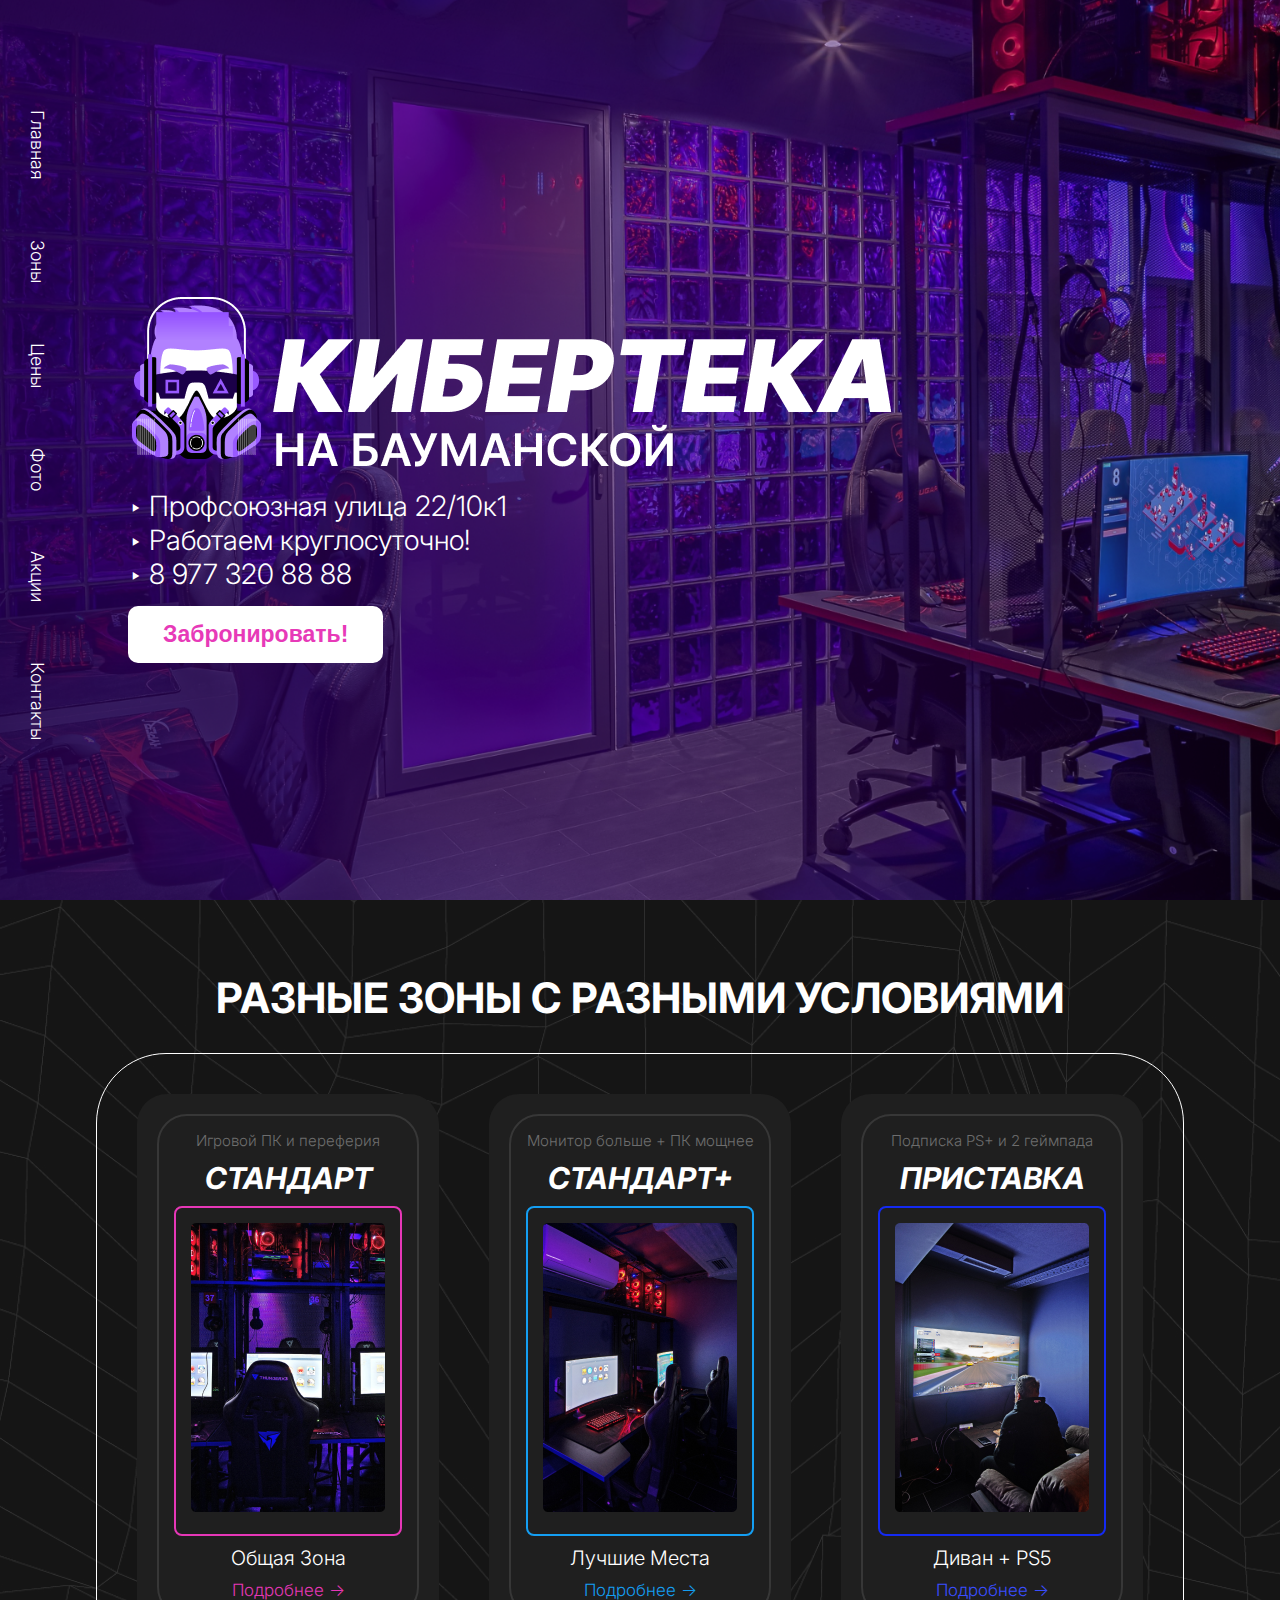
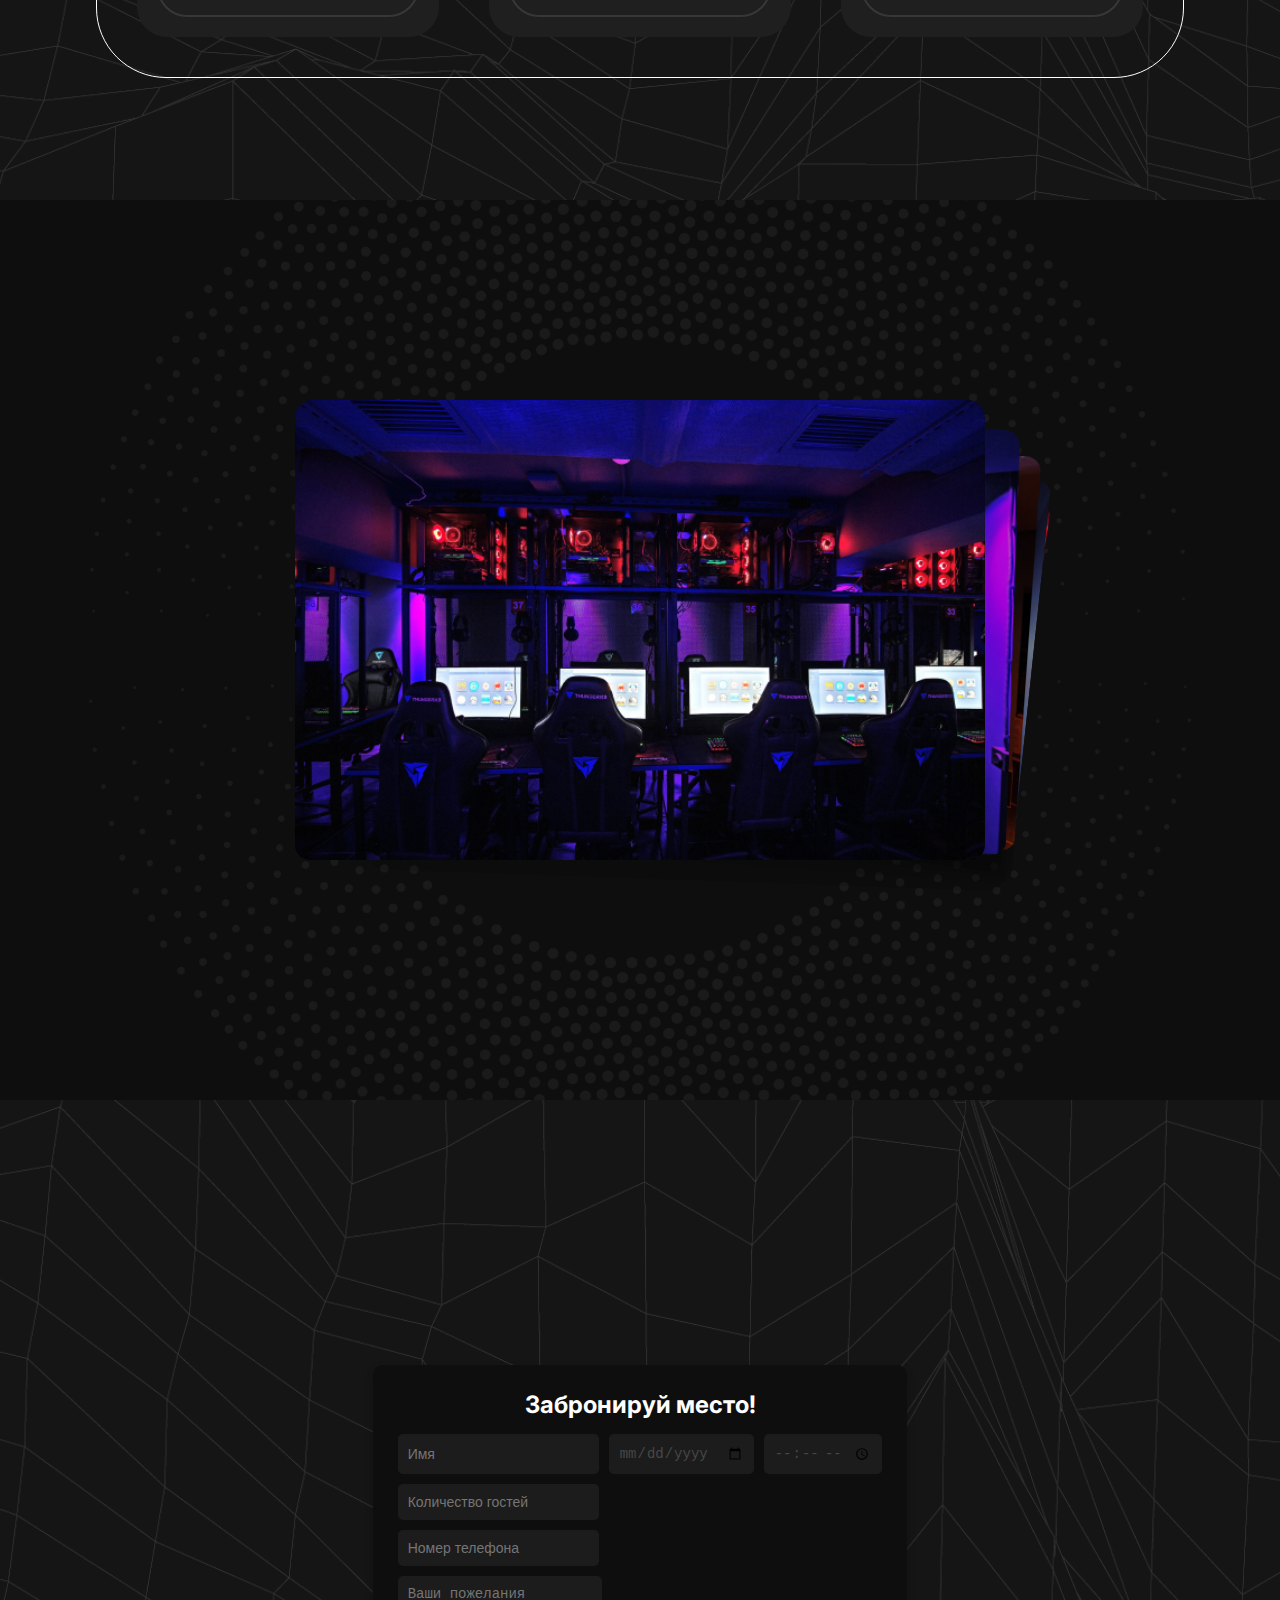
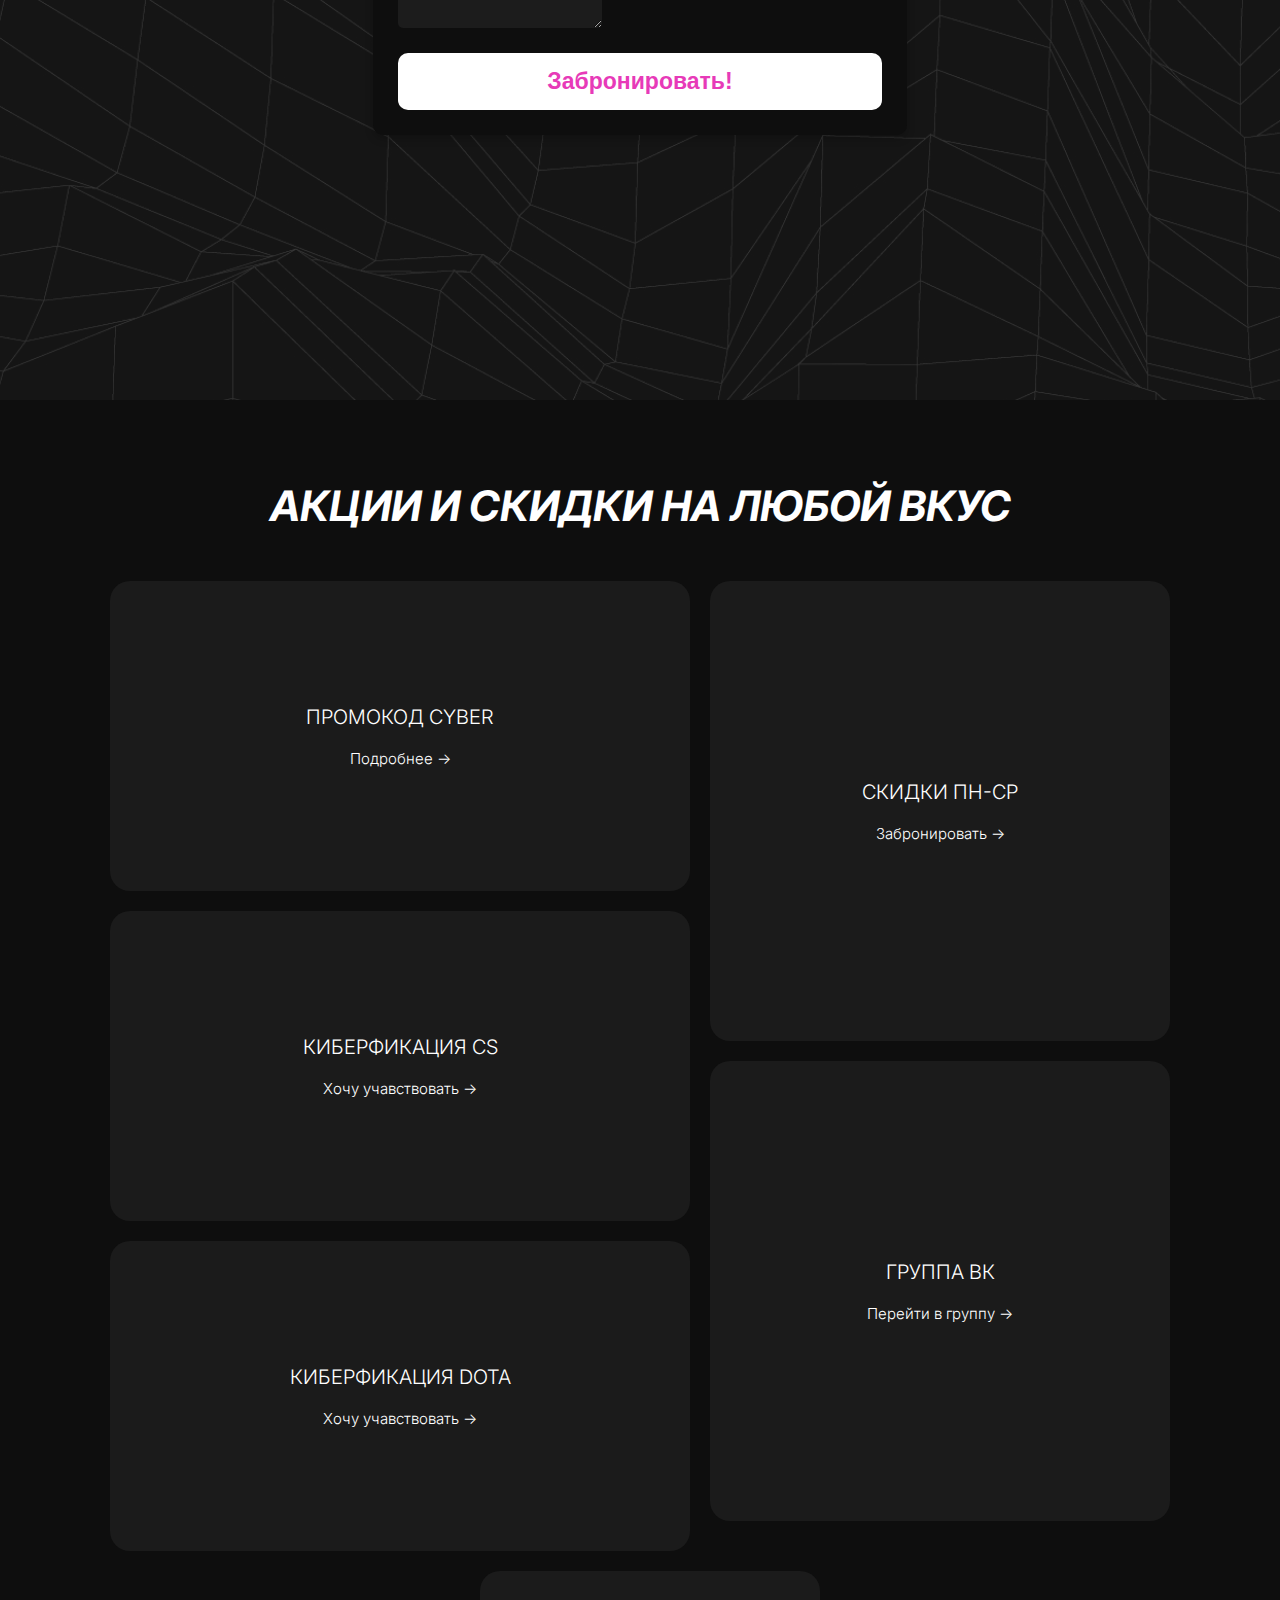
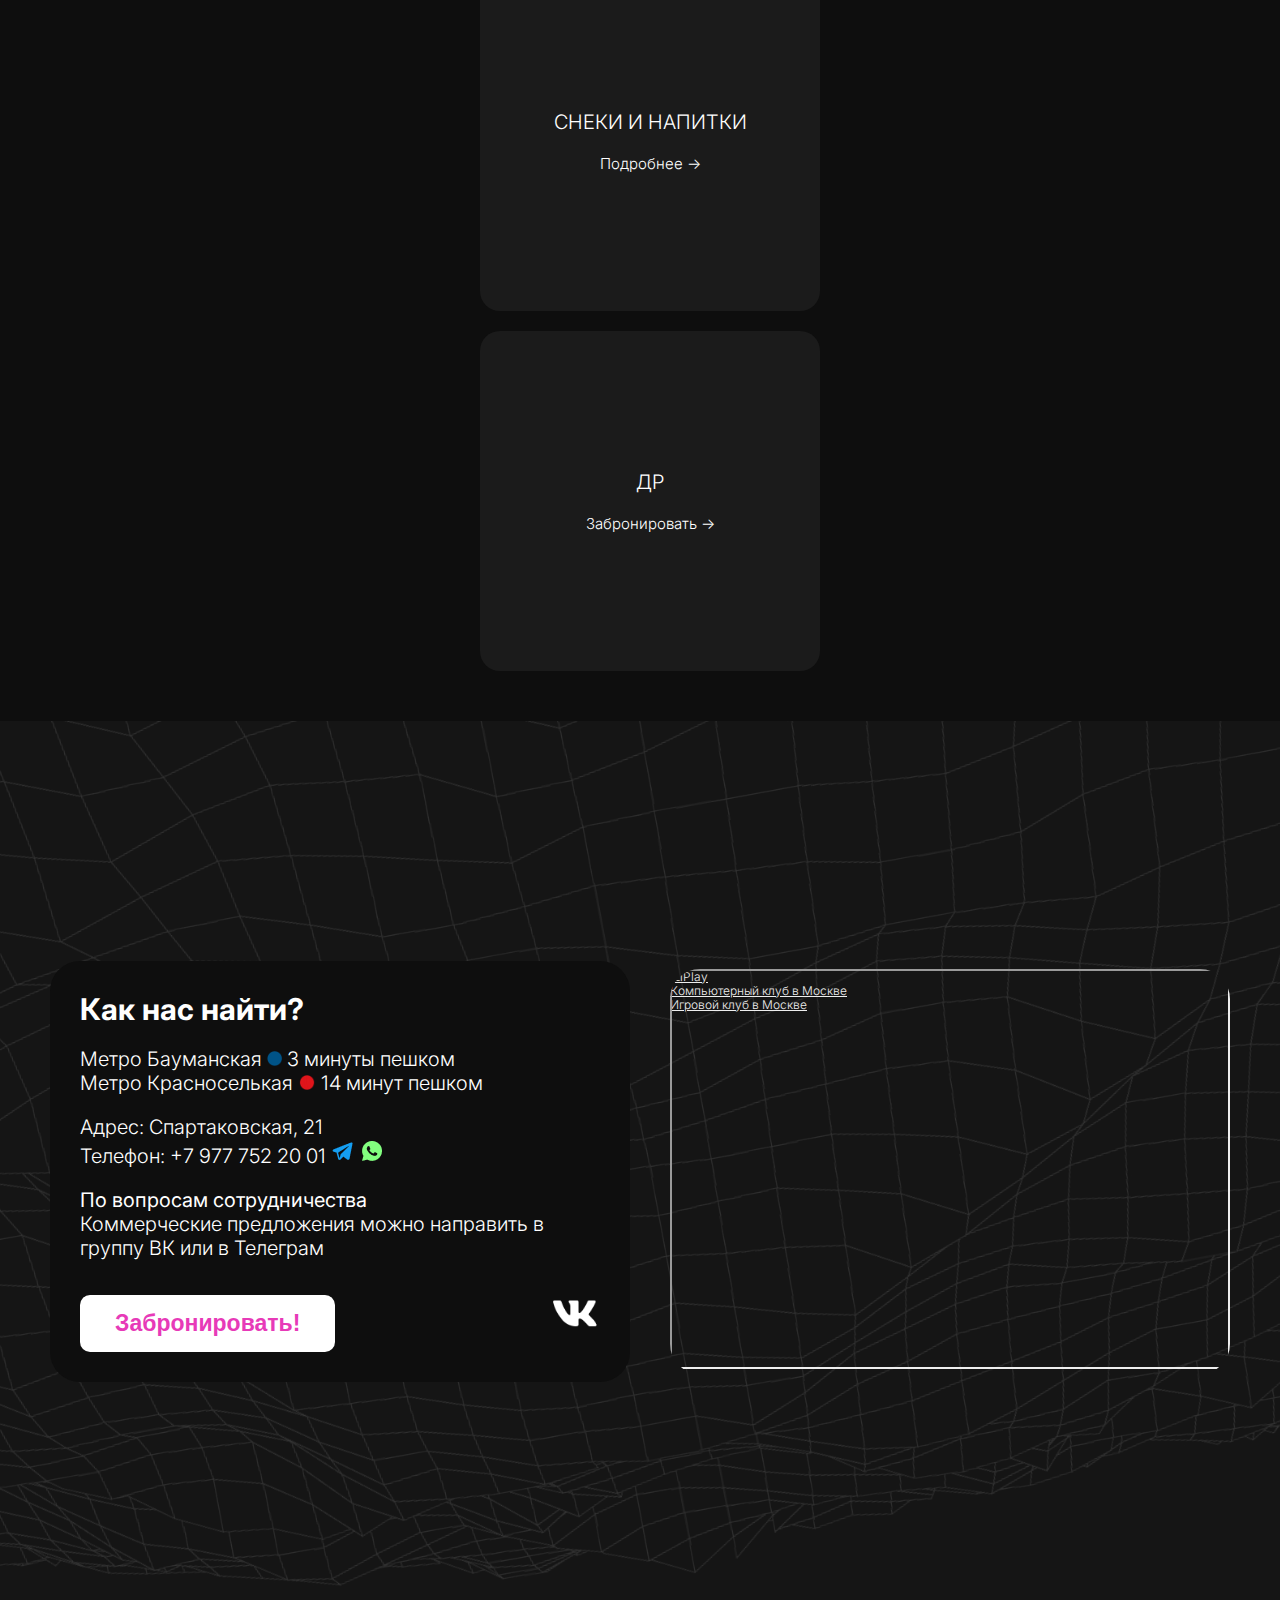
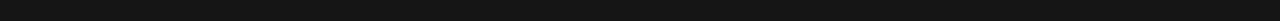
==== mainBaum.html @ 96a0eb70 "creaste baum page" ====
<!DOCTYPE html>
<html lang="en">
<head>
    <meta charset="UTF-8">
    <meta name="viewport" content="width=device-width, initial-scale=1.0">
    <link rel="stylesheet" href="css/mainStyle.css">
    <link rel="stylesheet" href="css/mainAdaptive.css">
    <!-- Link Swiper's CSS -->
    <link rel="stylesheet" href="https://cdn.jsdelivr.net/npm/swiper@11/swiper-bundle.min.css" />
    <title>КИБЕРТКА НА ПРОФСОЮЗНОЙ</title>
</head>
<body>
    <div class="container">
        <div class="headContainer">
            <img src="img/mainBaum.png" alt="" class="mainProfImg">

            <div class="nav">
                <ul class="verticalNav">
                    <li><a href="#home">Главная</a></li>
                    <li><a href="#about">Зоны</a></li>
                    <li><a href="#services">Цены</a></li>
                    <li><a href="#contact">Фото</a></li>
                    <li><a href="#contact">Акции</a></li>
                    <li><a href="#contact">Контакты</a></li>
                </ul>
            </div>

            <div class="headContent">
                <div class="logo">
                    <img src="img/logobaum.png" alt="" class="logoImg">
                    <img src="img/logonamebaum.png" alt="" class="nameImg">
                </div>
                <p>‣ Профсоюзная улица 22/10к1</p>
                <p>‣ Работаем круглосуточно!</p>
                <p>‣ 8 977 320 88 88</p>
                <button class="btn openPopUpBtn" type="button">Забронировать!</button>
            </div>
        </div>

        <div class="popUp" id="popUp">
            <div class="popUpBox">
                <h2>Забронируй место!</h2>
                <form action="">
                    <div class="form-row">
                        <input type="text" placeholder="Имя" required>
                        <input type="date" placeholder="Дата" required>
                        <input type="time" placeholder="Время" required>
                    </div>
                    <div class="form-row">
                        <input type="number" placeholder="Количество гостей" min="1" required>
                    </div>
                    <div class="form-row">
                        <input type="tel" placeholder="Номер телефона" required>
                    </div>
                    <div class="form-row">
                        <textarea name="wishes" id="wishes" placeholder="Ваши пожелания"></textarea>
                    </div>
                    <button class="btn reserve" type="button" id="reserve">Забронировать!</button>
                </form>
            </div>
        </div>

        <div class="zoneContainer">
            <h2 class="zoneContainerTitle">РАЗНЫЕ ЗОНЫ С РАЗНЫМИ УСЛОВИЯМИ</h2>
            <div class="wrapper">
                <div class="zones">
                    <div class="zone">
                        <div class="zoneCard">
                            <p class="zoneCardTitle">Игровой ПК и переферия</p>
                            <h2>СТАНДАРТ</h2>
                            <div class="standartImg">
                                <img src="img/standart.png" alt="">
                            </div>
                            <p class="zoneCardDesc">Общая Зона</p>
                            <a href="#" class="standartLink">Подробнее →</a>
                        </div>
                    </div>

                    <div class="zone">
                        <div class="zoneCard">
                            <p class="zoneCardTitle">Монитор больше + ПК мощнее</p>
                            <h2>СТАНДАРТ+</h2>
                            <div class="standartPlusImg">
                                <img src="img/standartplus.png" alt="">
                            </div>
                            <p class="zoneCardDesc">Лучшие Места</p>
                            <a href="#" class="standartPlusLink">Подробнее →</a>
                        </div>
                    </div>

                    <div class="zone">
                        <div class="zoneCard">
                            <p class="zoneCardTitle">Подписка PS+ и 2 геймпада</p>
                            <h2>ПРИСТАВКА</h2>
                            <div class="ps5Img">
                                <img src="img/ps5.png" alt="">
                            </div>
                            <p class="zoneCardDesc">Диван + PS5</p>
                            <a href="#" class="ps5Link">Подробнее →</a>
                        </div>
                    </div>
                </div>
            </div>
        </div>

        <div class="sliderContainer">
            <img src="img/el3.png" alt="" class="backgroundElementImg3">

            <div class="swiper mySwiper">
                <div class="swiper-wrapper">
                  <div class="swiper-slide"><img src="img/profSlider/profSlider1.png"></div>
                  <div class="swiper-slide"><img src="img/profSlider/profSlider2.png"></div>
                  <div class="swiper-slide"><img src="img/profSlider/profSlider3.png"></div>
                  <div class="swiper-slide"><img src="img/profSlider/profSlider4.png"></div>
                  <div class="swiper-slide"><img src="img/profSlider/profSlider5.png"></div>
                  <div class="swiper-slide"><img src="img/profSlider/profSlider6.png"></div>
                </div>
              </div>
        </div>

        <div class="reserveContainer">
            <div class="reserveForm">
                <div class="reserveFormBox">
                    <h2>Забронируй место!</h2>
                    <form action="">
                        <div class="form-row">
                            <input type="text" placeholder="Имя" required>
                            <input type="date" placeholder="Дата" required>
                            <input type="time" placeholder="Время" required>
                        </div>
                        <div class="form-row">
                            <input type="number" placeholder="Количество гостей" min="1" required>
                        </div>
                        <div class="form-row">
                            <input type="tel" placeholder="Номер телефона" required>
                        </div>
                        <div class="form-row">
                            <textarea name="wishes" id="wishes" placeholder="Ваши пожелания"></textarea>
                        </div>
                        <button class="btn reserve" type="button" id="reserve">Забронировать!</button>
                    </form>
                </div>
            </div>
        </div>

        <div class="discountContainer">
            <h2>АКЦИИ И СКИДКИ НА ЛЮБОЙ ВКУС</h2>
            
            <div class="discounts">
                <div class="discountsLeft">
                    <div class="discountLeft">
                        <p>ПРОМОКОД CYBER</p>
                        <a href="#" class="discountLink">Подробнее →</a>
                    </div>
                    <div class="discountLeft">
                        <p>КИБЕРФИКАЦИЯ CS</p>
                        <a href="#" class="discountLink">Хочу учавствовать →</a>
                    </div>
                    <div class="discountLeft">
                        <p>КИБЕРФИКАЦИЯ DOTA</p>
                        <a href="#" class="discountLink">Хочу учавствовать →</a>
                    </div>
                </div>

                <div class="discountsCenter">
                    <div class="discountCenter">
                        <p>СКИДКИ ПН-СР</p>
                        <a href="#" class="discountLink">Забронировать →</a>
                    </div>
                    <div class="discountCenter">
                        <p>ГРУППА ВК</p>
                        <a href="#" class="discountLink">Перейти в группу →</a>
                    </div>
                </div>

                <div class="discountsRight">
                    <div class="discountRight">
                        <p>СНЕКИ И НАПИТКИ</p>
                        <a href="#" class="discountLink">Подробнее →</a>
                    </div>
                    <div class="discountRight">
                        <p>ДР</p>
                        <a href="#" class="discountLink">Забронировать →</a>
                    </div>
                </div>
            </div>
        </div>

        <div class="footer">
            <div class="info">
                <div class="content">
                    <h2>Как нас найти?</h2>
                    <p>Метро Бауманская <img src="img/blue-circle-logos.png" alt="" width="15px"> 3 минуты пешком</p>
                    <p class="p_space">Метро Красноселькая <img src="img/red-circle-logos.png" alt="red" width="18px"> 14 минут пешком</p>
                    <p>Адрес: Спартаковская, 21</p>
                    <p class="p_space">Телефон: +7 977 752 20 01 <img src="img/Telegram.png" alt="Telegram"> <img src="img/Whatsapp.png" alt="whatsapp"></p>
                    <p><b>По вопросам сотрудничества</b></p>
                    <p class="p_space">Коммерческие предложения можно направить в группу ВК или в Телеграм</p>
                    <div class="bottomContent">
                        <button class="btn openPopUpBtn" type="button">Забронировать!</button>
                        <a href="#">
                            <img src="img/Vk.png" alt="VK" width="50px">
                        </a>
                        
                    </div>
                </div>
            </div>
            <div>
                <div style="position:relative;overflow:hidden;border-radius:30px;" class="map"><a href="https://yandex.ru/maps/org/iziplay/130496592208/?utm_medium=mapframe&utm_source=maps" style="color:#eee;font-size:12px;position:absolute;top:0px;">iZiPlay</a><a href="https://yandex.ru/maps/213/moscow/category/computer_club/97550856506/?utm_medium=mapframe&utm_source=maps" style="color:#eee;font-size:12px;position:absolute;top:14px;">Компьютерный клуб в Москве</a><a href="https://yandex.ru/maps/213/moscow/category/gaming_club/184106332/?utm_medium=mapframe&utm_source=maps" style="color:#eee;font-size:12px;position:absolute;top:28px;">Игровой клуб в Москве</a><iframe src="https://yandex.ru/map-widget/v1/?ll=37.678195%2C55.773121&mode=search&oid=130496592208&ol=biz&sctx=ZAAAAAgBEAAaKAoSCZuPa0PF1kJAEVG7XwX44ktAEhIJoWez6nO1VT8RXfqXpDLFPD8iBgABAgMEBSgKOABAypIHSAFqAnJ1nQHNzMw9oAEAqAEAvQG8I9EHwgEM0PLPkeYDz%2Bez89gGggIx0KHQv9Cw0YDRgtCw0LrQvtCy0YHQutCw0Y8sIDIxINC60LjQsdC10YDRgtC10LrQsIoCAJICAzIxM5oCDGRlc2t0b3AtbWFwcw%3D%3D&sll=37.677951%2C55.773121&sspn=0.001822%2C0.000604&text=%D0%A1%D0%BF%D0%B0%D1%80%D1%82%D0%B0%D0%BA%D0%BE%D0%B2%D1%81%D0%BA%D0%B0%D1%8F%2C%2021%20%D0%BA%D0%B8%D0%B1%D0%B5%D1%80%D1%82%D0%B5%D0%BA%D0%B0&z=20.08" width="560" height="400" frameborder="1" allowfullscreen="true" style="position:relative;"></iframe></div>
            </div>
        </div>
    </div>

    
    <script src="js/app.js"></script>
     <!-- Swiper JS -->
    <script src="https://cdn.jsdelivr.net/npm/swiper@11/swiper-bundle.min.js"></script>
</body>
</html>
---- css/mainStyle.css ----
@import url('https://fonts.googleapis.com/css2?family=Inter:ital,opsz,wght@0,14..32,100..900;1,14..32,100..900&display=swap');

*{
    margin: 0;
    padding: 0;
    box-sizing: border-box;
}

body{
    color: white;
    font-family: "Inter", sans-serif;
    font-style: normal;
    font-weight: 300;
    font-size: 34px;
}

.headContainer {
    position: relative;
    width: 100%;
    height: 100vh;
}

.mainProfImg{
    width: 100%;
    height: 100vh;
    object-fit: cover;
}


.nav {
    position: absolute;
    top: 10%;
    left: 20px;
    z-index: 2;
}


.verticalNav {
    display: flex;
    flex-direction: column;
    gap: 20px;
    list-style: none;
}

.verticalNav li {
    writing-mode: vertical-rl; /* Делает текст вертикальным */
    padding: 20px 0px;
}

.verticalNav li a {
    text-decoration: none;
    color: white;
    font-size: 18px;
}


.headContent{
    position: absolute;
    top: 33%;
    left: 10%;
    z-index: 2;
}


.btn {
    transition: all 0.3s ease;
    cursor: pointer;
    padding: 15px 35px;
    border: none;
    background-color: #FFFFFF;
    color: #E73AB8;
    font-size: 23px;
    font-weight: 600;
    margin-top: 15px;
    border-radius: 10px;
}

.btn:hover {
    background-color: #E73AB8;
    color: #FFFFFF;
}

.logo{
    margin-bottom: 15px;
}

.popUp {
    position: fixed;
    top: 0;
    left: 0;
    width: 100%;
    height: 100%;
    display: flex;
    justify-content: center;
    align-items: center;
    background: rgba(0, 0, 0, 0.5);
    z-index: 1000;
    visibility: hidden;
    opacity: 0;
    transition: opacity .3s, visibility .3s;
}

.popUp.open{
    visibility: visible;
    opacity: 1;
}

.popUpBox {
    background: #0E0E0E; 
    padding: 25px;
    border-radius: 10px;
    text-align: center;
    box-shadow: 0 4px 8px rgba(0, 0, 0, 0.2);
}

.popUpBox h2 {
    font-size: 24px;
    margin-bottom: 15px;
}

.popUpBox form {
    display: flex;
    flex-direction: column;
    gap: 10px;
}

.form-row {
    display: flex;
    gap: 10px;
}

.form-row:first-child input {
    flex: 1;
}

.popUpBox input,
.popUpBox textarea {
    padding: 10px;    
    font-size: 14px;
    border: none;
    border-radius: 5px;
    outline: none;
    background: #1c1c1c;
    color: #FFFFFF33; 
}

.popUpBox input:focus,
.popUpBox textarea:focus {
    border-color: #333;
}


.zoneContainer{
    /* background-color: #1A1A1A; */
    background-image: url("../img/GEO-TERRAIN4.png");
    height: 100vh;
    display: flex;
    flex-direction: column;
    align-items: center;
    justify-content: center;
}

.wrapper{
    border: solid 1px white;
    border-radius: 70px;
    margin: 50px;
}

.zones{
    display: flex;
    /* align-items: center; */
    flex-direction: row;
    justify-content: space-between;
    padding: 15px;
}

.zone{
    background-color: #1F1F1F;
    border-radius: 30px;
    padding: 20px;
    margin: 25px;
    max-width: 425px;
}

.zoneCard{
    border: solid 2px #373737;
    border-radius: 30px;
    display: flex;
    flex-direction: column;
    align-items: center;
    padding: 15px;
}

.zoneCardTitle{
    font-size: 20px;
    color: #6d6d6d;
    text-align: center;
    margin-bottom: 10px;
}


.zoneCard h2{
    font-size: 40px;
    font-style: italic;
    margin-bottom: 10px;
}

.zoneCardDesc{
    font-size: 25px;
    margin-bottom: 10px;
}

.standartLink{
    font-size: 20px;
    color: #E637B7;
    text-decoration: none;
}

.standartPlusLink{
    font-size: 20px;
    color: #149EF2;
    text-decoration: none;
}

.ps5Link{
    font-size: 20px;
    color: #3A4EFF;
    text-decoration: none;
}

.standartImg{
    border: solid 2px #E637B7;
    border-radius: 8px;
    padding: 15px;
    margin-bottom: 10px;
}

.standartPlusImg{
    border: solid 2px #149EF2;
    border-radius: 8px;
    padding: 15px;
    margin-bottom: 10px;
}

.ps5Img{
    border: solid 2px #142AF2;
    border-radius: 8px;
    padding: 15px;
    margin-bottom: 10px;
}

.sliderContainer{
    background-color: #0E0E0E;
    height: 100vh;
    position: relative;
}

.backgroundElementImg3 {
    width: 100%;
    height: 100vh;
    object-fit: cover;
}

.swiper {
    width: 100%; /* Растягиваем на ширину контейнера */
    max-width: 690px;
    height: 500px;
    position: relative;
}

.swiper.mySwiper{
  position: absolute;
  z-index: 1;
  top: 0;
  left: 0;
  right: 0;
  bottom: 0;
  margin: auto;
}

.swiper-slide img {
    width: 100%;
    height: auto;
    border-radius: 15px;
    object-fit: cover;
}

.swiper-slide {
  display: flex;
  align-items: center;
  justify-content: center;
  border-radius: 18px;
  font-size: 22px;
  font-weight: bold;
  color: #fff;
}


.reserveContainer{
    background-image: url("../img/GEO-TERRAIN4.png");
    height: 100vh;
    
}

.reserveForm{
    top: 0;
    left: 0;
    width: 100%;
    height: 100%;
    display: flex;
    justify-content: center;
    align-items: center;
    /* background: rgba(0, 0, 0, 0.5); */
    z-index: 1000;
}

.reserveFormBox {
    background: #0E0E0E; 
    padding: 25px;
    border-radius: 10px;
    text-align: center;
    box-shadow: 0 4px 8px rgba(0, 0, 0, 0.2);
}

.reserveFormBox h2 {
    font-size: 24px;
    margin-bottom: 15px;
}

.reserveFormBox form {
    display: flex;
    flex-direction: column;
    gap: 10px;
}

.form-row:first-child input {
    flex: 1;
}

.reserveFormBox input,
.reserveFormBox textarea {
    padding: 10px;    
    font-size: 14px;
    border: none;
    border-radius: 5px;
    outline: none;
    background: #1c1c1c; /* темный фон для полей */
    color: #FFFFFF33; 
}

.reserveFormBox input:focus,
.reserveFormBox textarea:focus {
    border-color: #333;
}

.discountContainer{
    background-color: #0E0E0E;
    padding: 30px;
}

.discounts{
    display: flex;
    flex-direction: row;
    flex-wrap: wrap;
    justify-content: center;
}

.discountLink {
    position: relative;
    text-decoration: none;
    color: white;
    font-size: 15px;
    margin-top: 20px;
  }
  
  .discountLink::after {
    content: "";
    position: absolute;
    left: 0;
    bottom: 0;
    width: 0;
    height: 1px; /* толщина полосы */
    background-color: white; /* цвет полосы */
    transition: width 0.5s ease; 
  }
  
  .discountLink:hover::after {
    width: 100%; /* растягиваем полосу на всю ширину при наведении */
  }

.discountContainer h2{
    font-style: italic;
    padding: 50px 0px;
    text-align: center;
}

.discountLeft{
    width: 580px;
    height: 310px;
    background-color: #1B1B1B;
    border-radius: 20px;
    margin-bottom: 20px;
    display: flex;
    align-items: center;
    justify-content: center;
    flex-direction: column;
    font-size: 20px;
    margin-right: 20px;
}

.discountCenter{
    width: 460px;
    height: 460px;
    border-radius: 20px;
    background-color: #1B1B1B;
    margin-bottom: 20px;
    display: flex;
    align-items: center;
    justify-content: center;
    flex-direction: column;
    font-size: 20px;
    
}

.discountRight{
    width: 340px;
    height: 340px;
    border-radius: 20px;
    background-color: #1B1B1B;
    margin-bottom: 20px;
    display: flex;
    align-items: center;
    justify-content: center;
    flex-direction: column;
    font-size: 20px;
    margin-left: 20px;
}

.footer{
    background-image: url(../img/footer-back.png);
    height: 100vh;
    background-size: cover;
    display: flex;
    align-items: center;
    justify-content: space-around;
    flex-wrap: wrap;
    padding: 30px;
    font-size: 20px;
    
}

.footer h2{
    margin-bottom: 20px;
}

.p_space{
    margin-bottom: 20px;
}

.info{
    background-color: #0E0E0E;
    width: 580px;
    border-radius: 30px;
}

.content{
    padding: 30px;
}

.bottomContent{
    display: flex;
    align-items: center;
    justify-content: space-between;
    flex-wrap: wrap;
}
---- css/mainAdaptive.css ----
@media only screen and (max-width: 1280px){

    body{
        font-size: 28px;
    }

    .wrapper{
        margin-top: 30px;
    }

    .zoneCard h2 {
        font-size: 30px;
    }

    .zoneCardTitle {
        font-size: 15px;
    }

    .zoneCardDesc {
        font-size: 20px;
    }

    .standartLink {
        font-size: 17px;
    }

    .standartPlusLink {
        font-size: 17px;
    }

    .ps5Link {
        font-size: 17px;
    }

}

@media only screen and (max-width: 1024px){

    body{
        font-size: 23px;
    }

    .logoImg{
        width: 80px;
    }

    .nameImg{
        width: 400px;
    }

    .btn{
        padding: 10px 20px;
        font-size: 19px;
    }

    .verticalNav li {
        padding: 10px 0px;
    }

    .verticalNav li a {
        font-size: 15px;
    }

    .zone{
        margin: 10px;
    }

    .wrapper {
        margin: 20px;
    }

    .standartImg img{
        width: 130px;
    }

    .standartPlusImg img{
        width: 130px;
    }

    .ps5Img img{
        width: 130px;
    }

    .zoneCard h2 {
        font-size: 25px;
    }

    .zoneCardDesc {
        font-size: 17px;
    }

    .zoneCardTitle {
        font-size: 13px;
    }

    .swiper {
        width: 540px;
        height: 400px;
    }

    .discounts{
        display: flex;
        flex-direction: column;
        flex-wrap: wrap;
        justify-content: center;
        align-items: center;
    }

    .discountCenter, .discountRight{
        width: 580px;
        height: 310px;
        margin-right: 0;
        margin-left: 0;
    }

    .discountLeft{
        margin-right: 0;
        margin-left: 0;
    }

    



}

@media only screen and (max-width: 860px){

    .zoneContainer{
        height: 100%;
    }

    .zoneContainerTitle{
        margin-top: 50px;
    }

    .zones{
        display: flex;
        flex-direction: column;
    }

    .wrapper{
        border: none;
    }

    .swiper {
        width: 460px;
        height: 350px;
    }
}

@media only screen and (max-width: 675px){
    body {
        font-size: 20px;
    }

    .logoImg {
        width: 60px;
    }

    .nameImg {
        width: 350px;
    }

    .swiper {
        width: 370px;
        height: 280px;
    }

    .reserveFormBox h2 {
        font-size: 20px;
    }

    .reserveFormBox input, .reserveFormBox textarea {
        padding: 7px;
    }

    .btn{
        font-size: 17px;
    }

    .discountLeft, .discountCenter, .discountRight{
        width: 380px;
        height: 250px;
    }

    .info, .map{
        width: 430px;
    }
}

@media only screen and (max-width: 500px){
    .info{
        width: 330px;
        font-size: 16px;
    }

    .map{
        width: 330px;
        height: 230px
    }

    .form-row {
        display: flex;
        flex-direction: column;
    }

    .swiper {
        width: 250px;
        height: 200px;
    }
    
}

@media only screen and (max-width: 445px){
    .discountLeft, .discountCenter, .discountRight{
        width: 250px;
        height: 250px;
        font-size: 15px;
    }

    .zoneContainerTitle{
        margin: 50px;
        text-align: center;
        font-size: 20px;
    }
    .discountContainer h2 {
        font-size: 20px;
    }

    .headContent{
        padding-left: 30px;
    }

    .headContent p{
        font-size: 17px;
    }

    .nameImg{
        width: 250px;
    }
}

@media only screen and (max-width: 395px){
    .swiper {
        width: 230px;
        height: 200px;
    }

    .info{
        font-size: 14px;
    }

    .nameImg{
        width: 220px;
    }

    .logoImg {
        width: 40px;
    }   
    .map {
        width: 300px;
    }
}
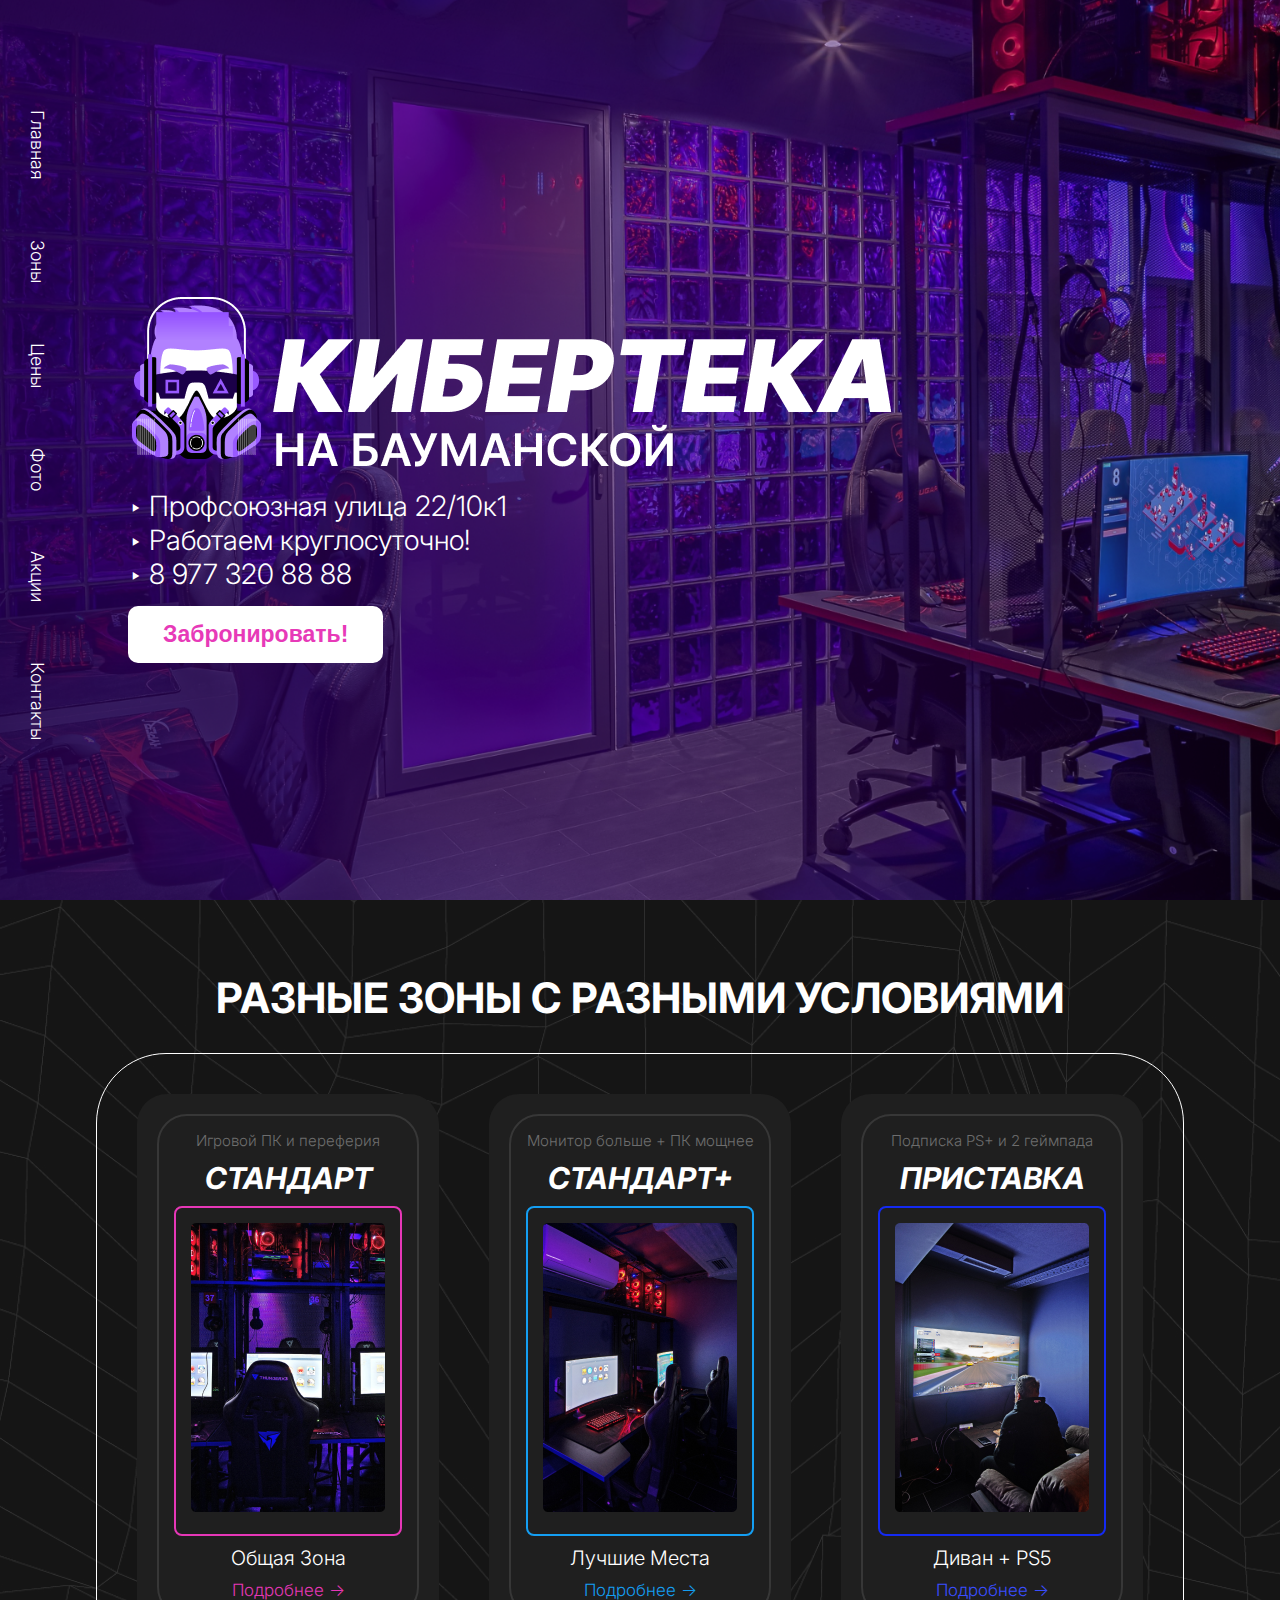
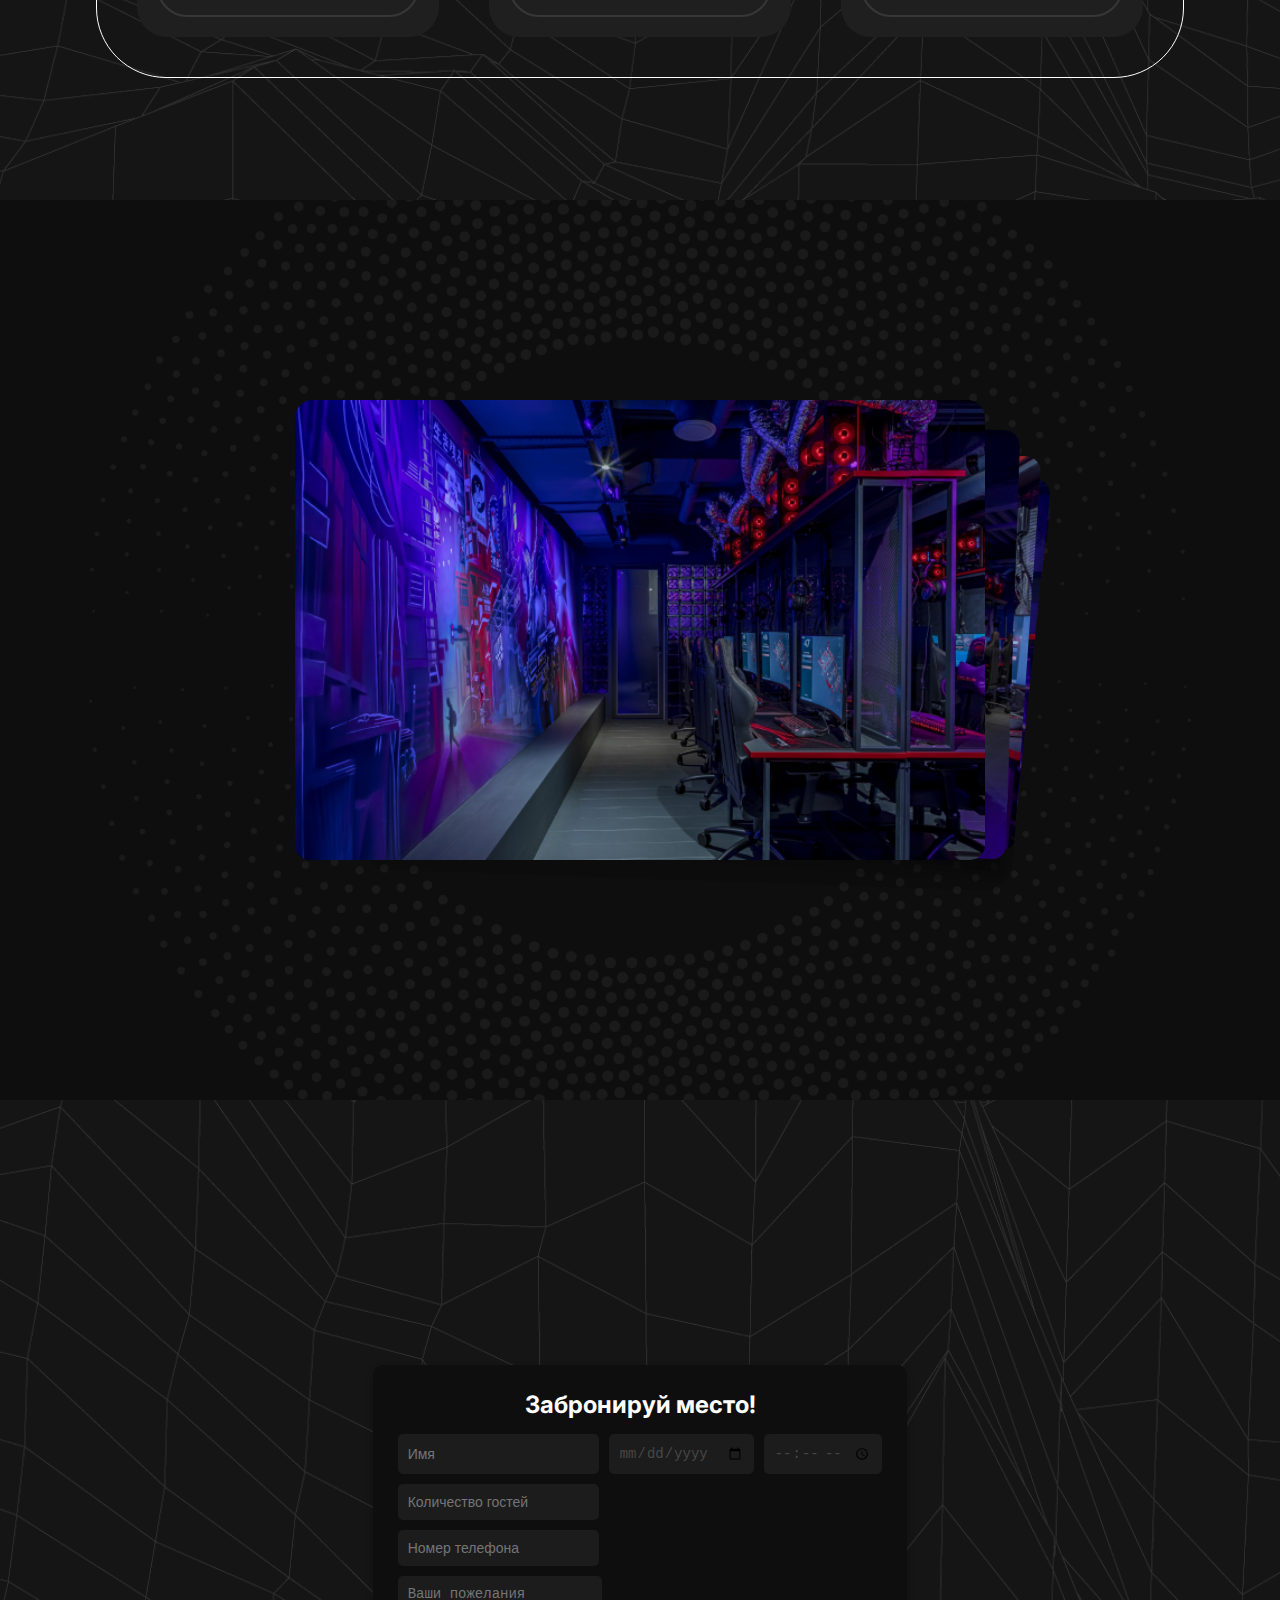
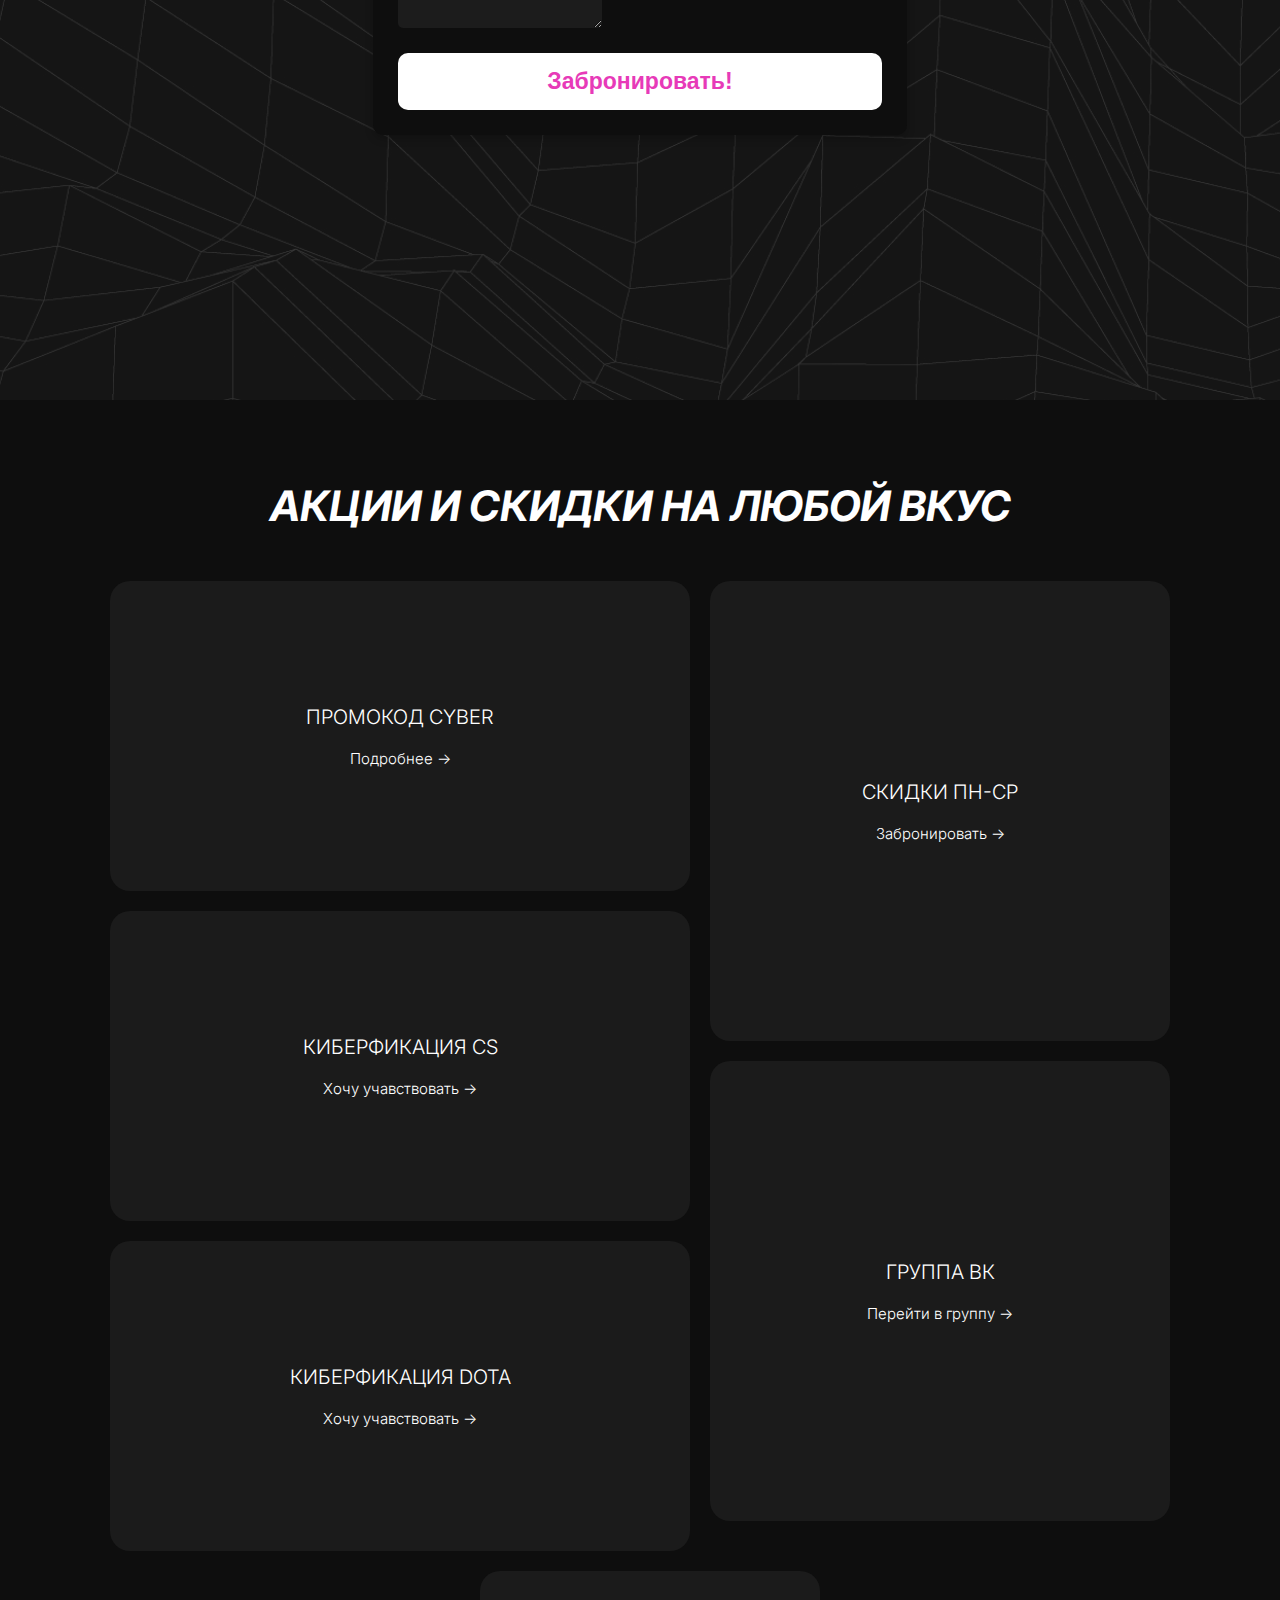
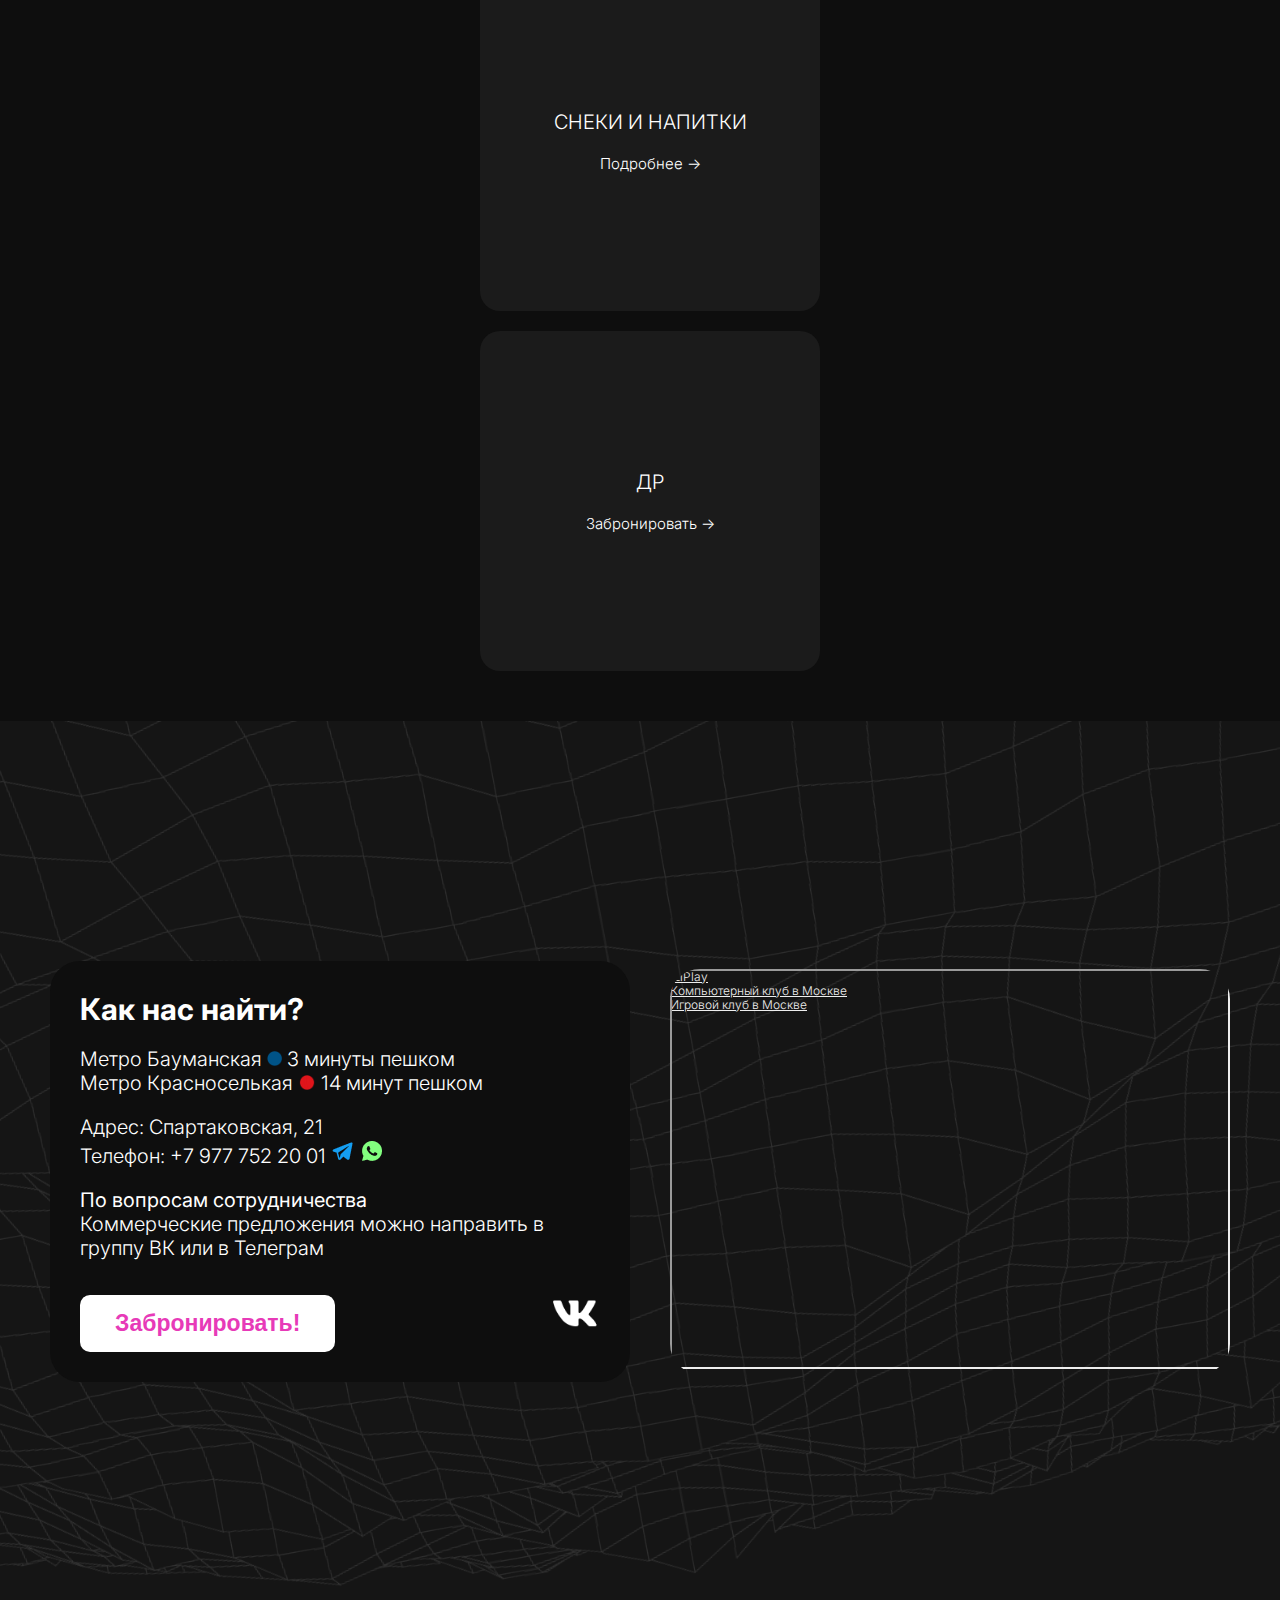
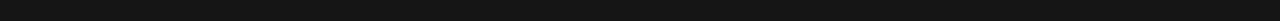
==== commit bccaa08a: "add baum slider img" ====
--- a/mainBaum.html
+++ b/mainBaum.html
@@ -108,12 +108,12 @@
 
             <div class="swiper mySwiper">
                 <div class="swiper-wrapper">
-                  <div class="swiper-slide"><img src="img/profSlider/profSlider1.png"></div>
-                  <div class="swiper-slide"><img src="img/profSlider/profSlider2.png"></div>
-                  <div class="swiper-slide"><img src="img/profSlider/profSlider3.png"></div>
-                  <div class="swiper-slide"><img src="img/profSlider/profSlider4.png"></div>
-                  <div class="swiper-slide"><img src="img/profSlider/profSlider5.png"></div>
-                  <div class="swiper-slide"><img src="img/profSlider/profSlider6.png"></div>
+                  <div class="swiper-slide"><img src="img/baumSlider/baumSlider1.png"></div>
+                  <div class="swiper-slide"><img src="img/baumSlider/baumSlider2.png"></div>
+                  <div class="swiper-slide"><img src="img/baumSlider/baumSlider4.png"></div>
+                  <div class="swiper-slide"><img src="img/baumSlider/baumSlider5.png"></div>
+                  <div class="swiper-slide"><img src="img/baumSlider/baumSlider6.png"></div>
+                  <div class="swiper-slide"><img src="img/baumSlider/baumSlider7.png"></div>
                 </div>
               </div>
         </div>
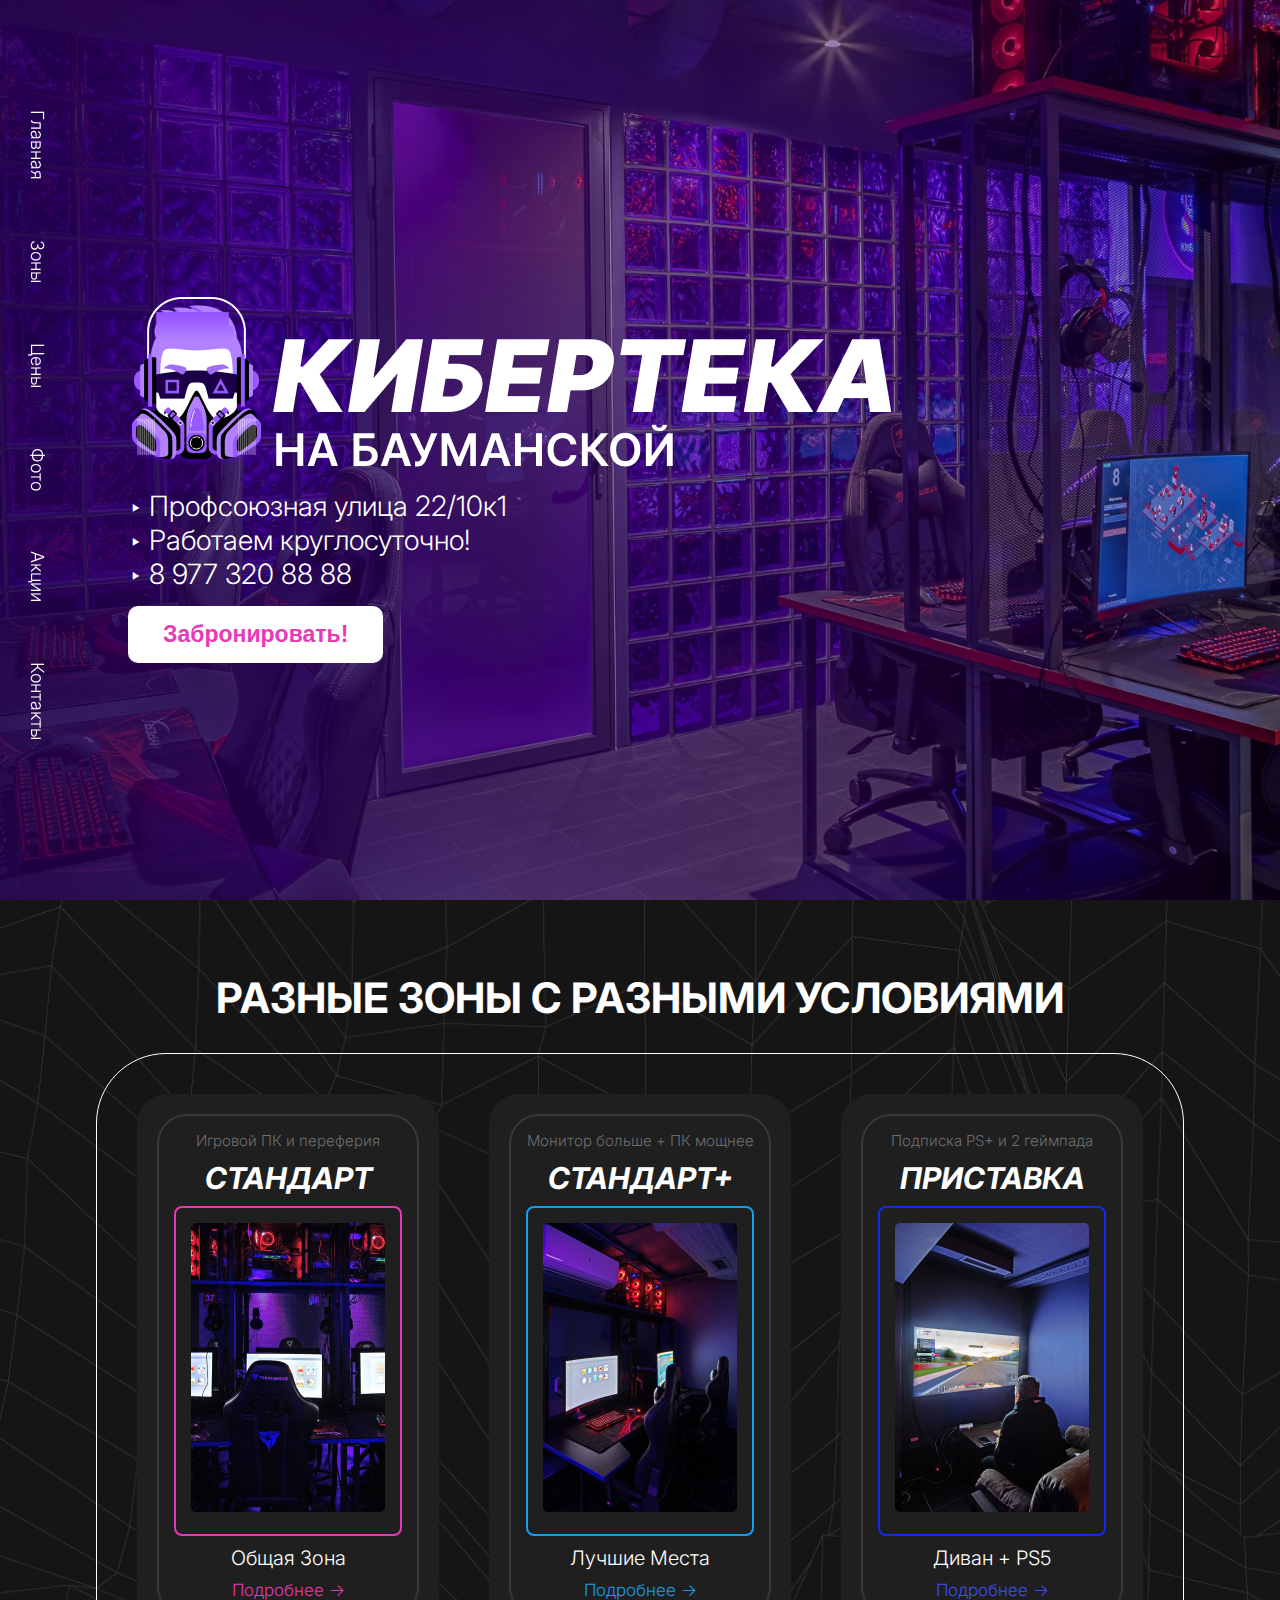
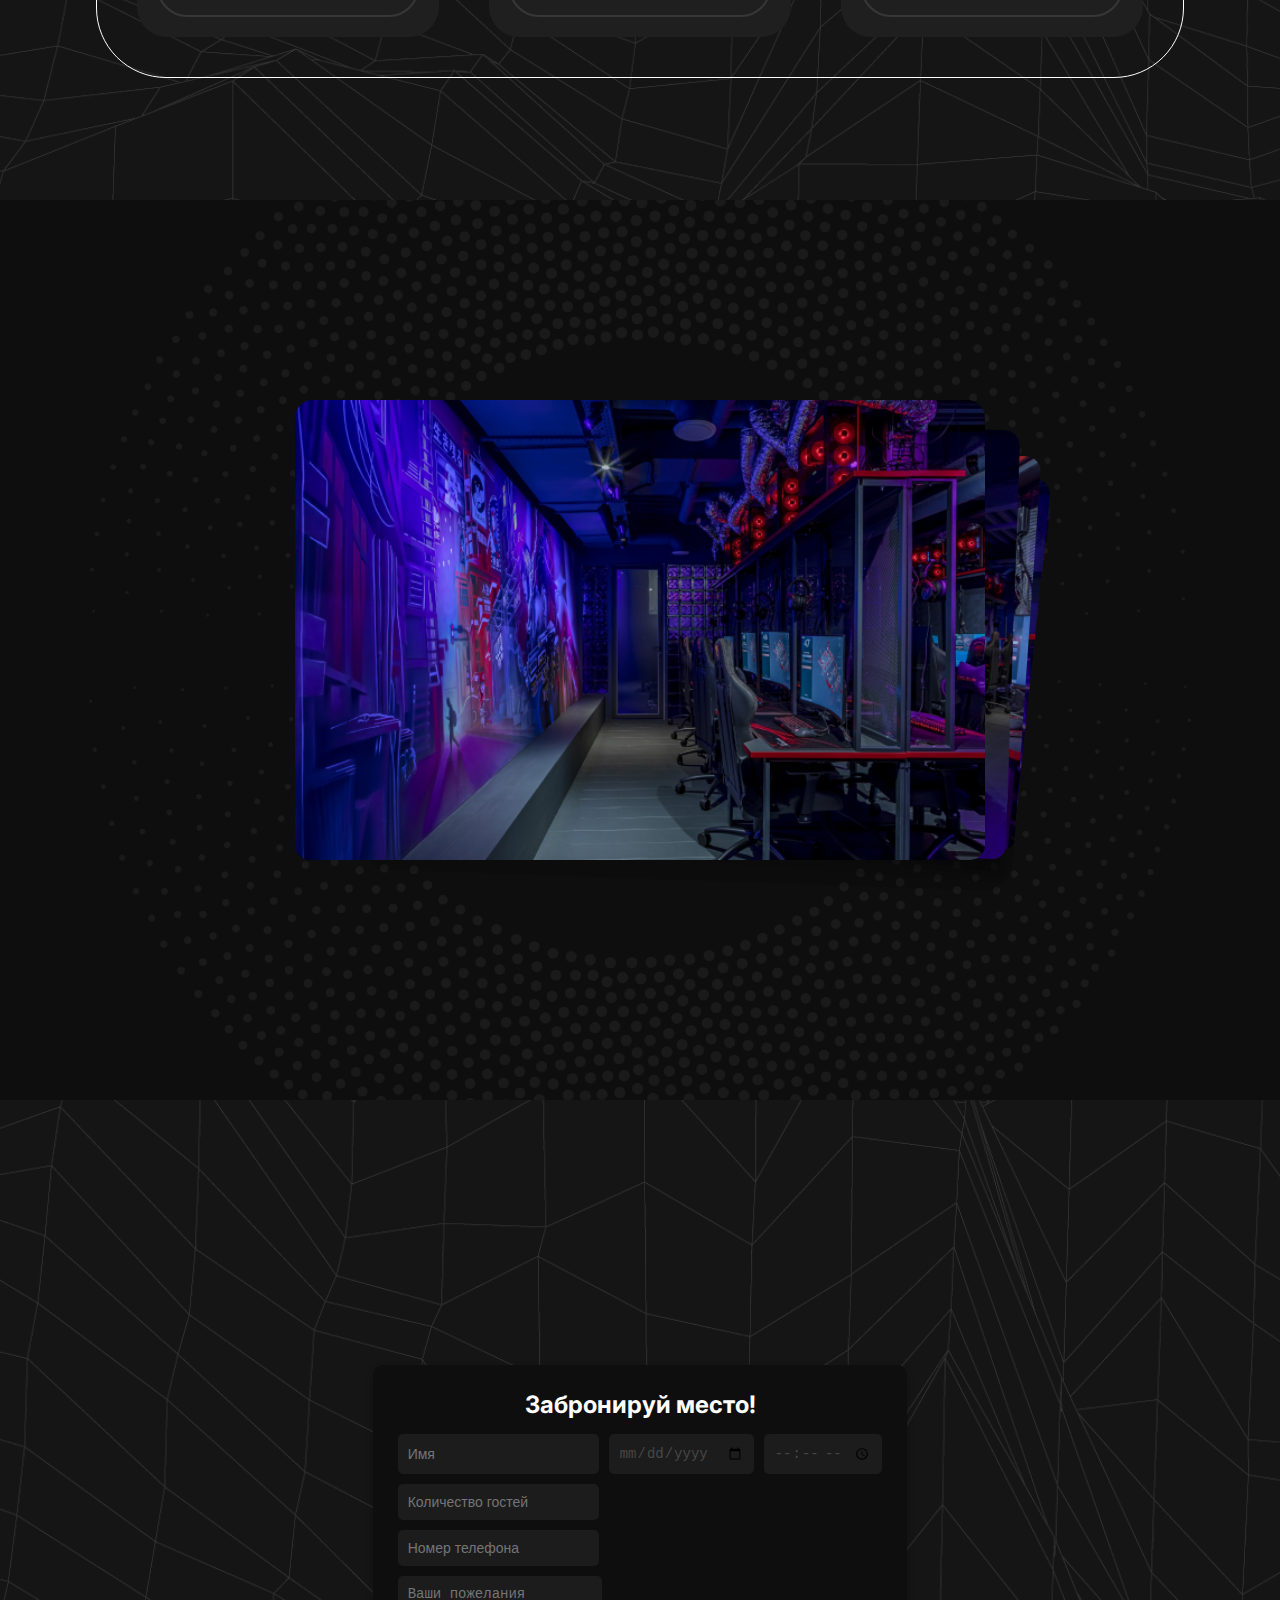
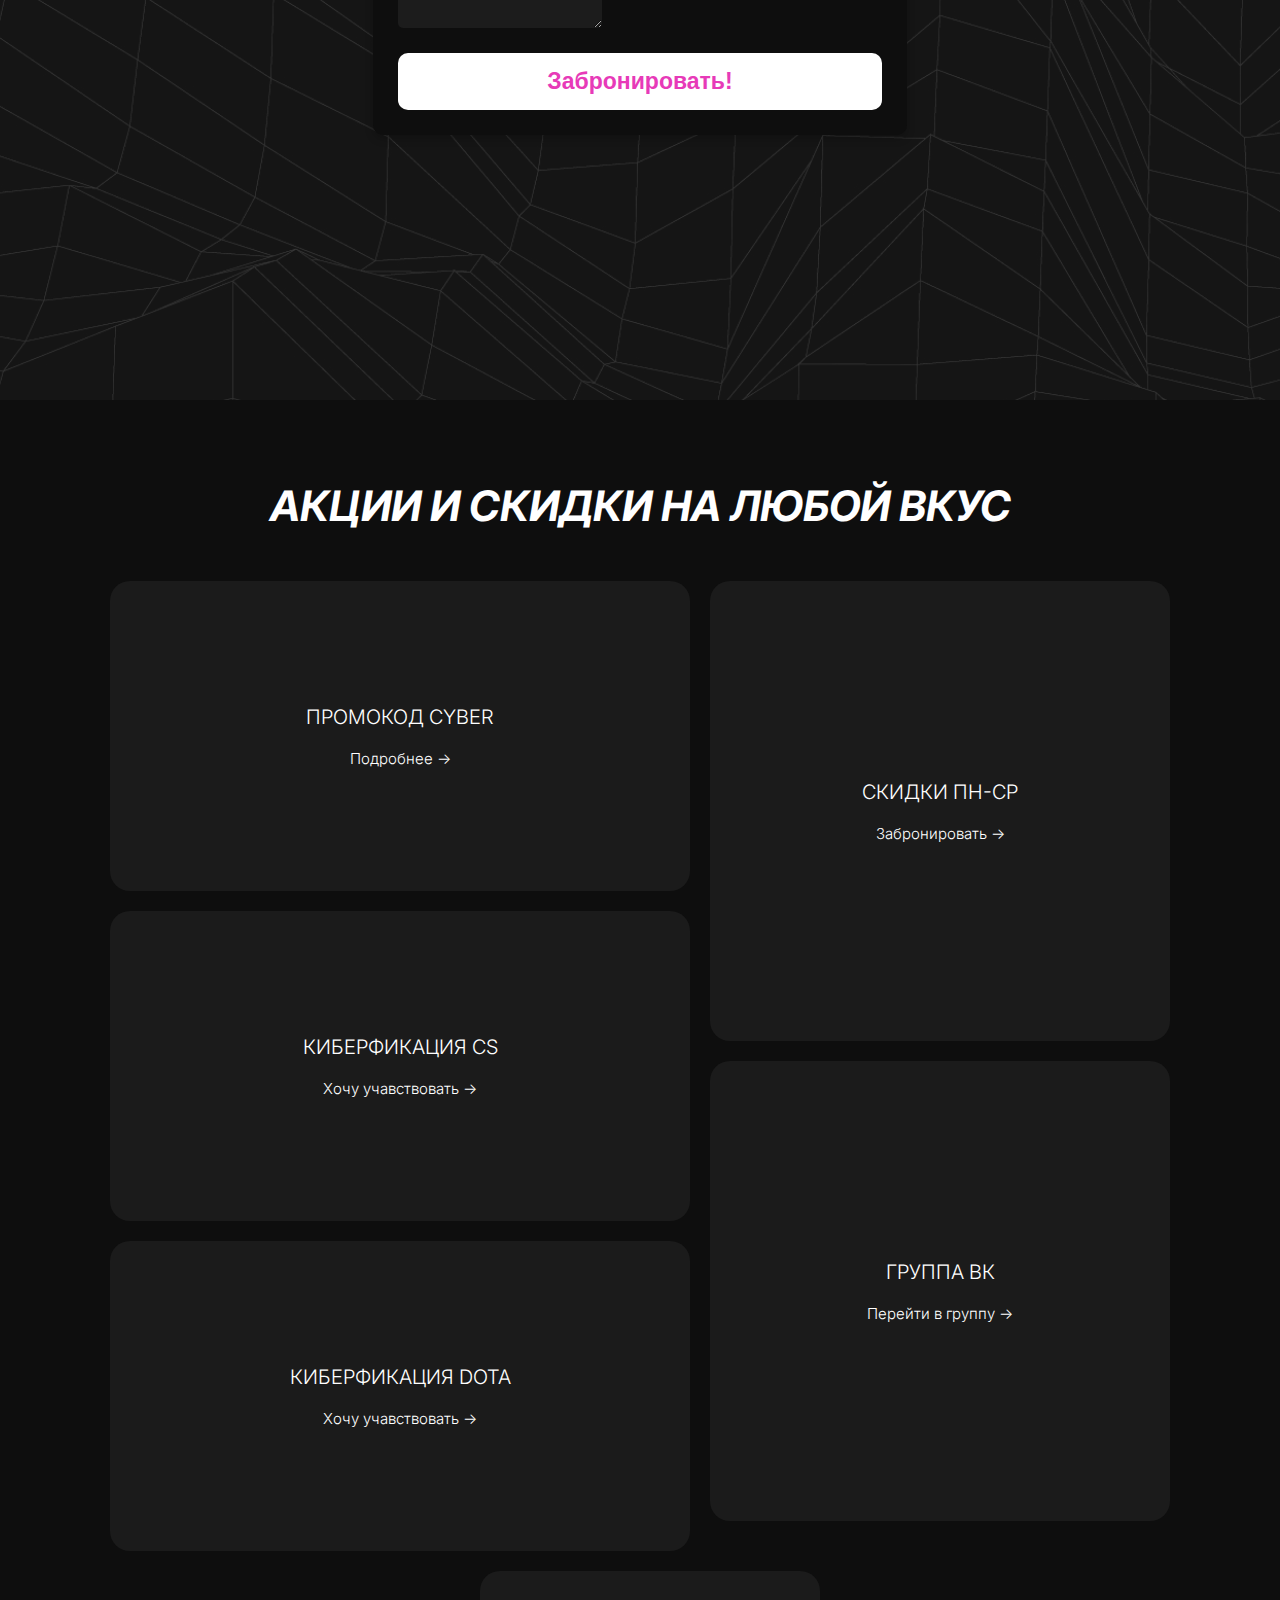
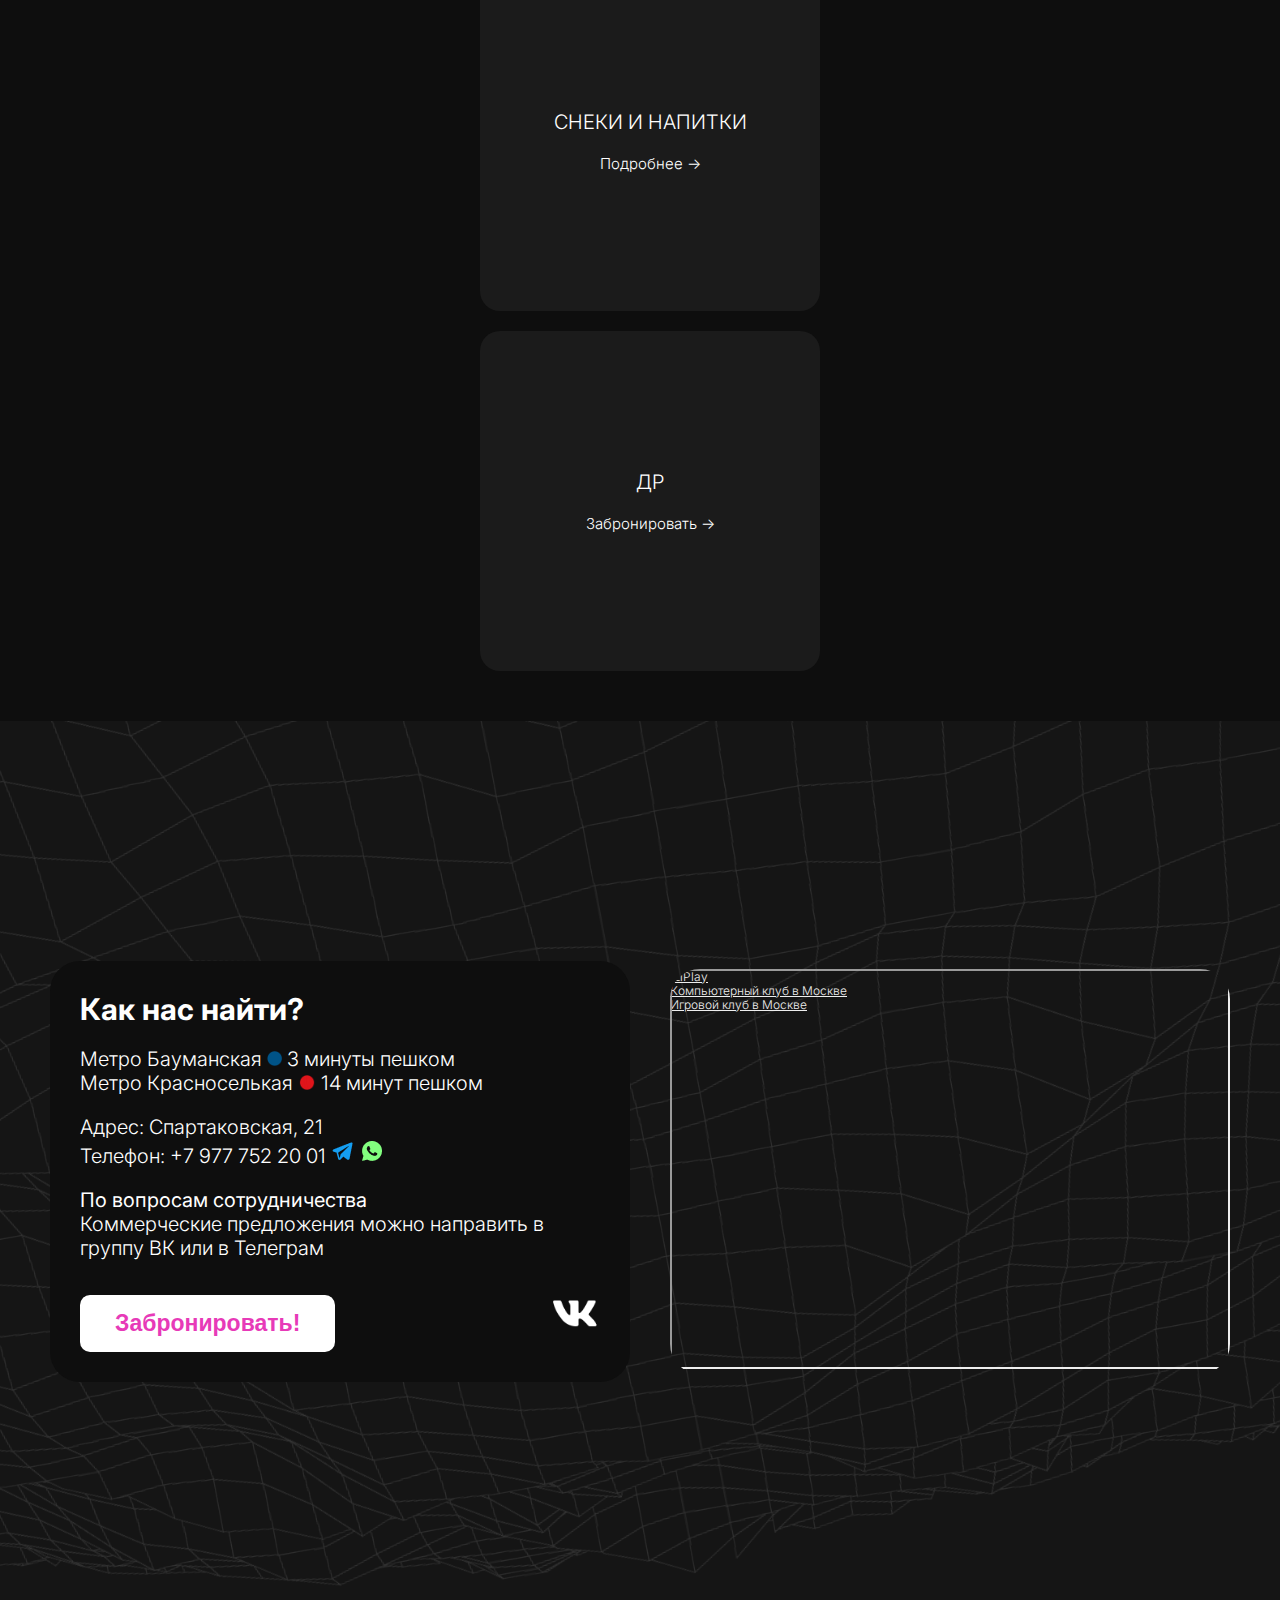
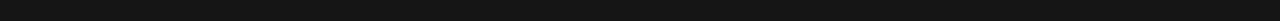
==== commit b0fd1bb4: "price prof" ====
--- a/mainBaum.html
+++ b/mainBaum.html
@@ -11,17 +11,17 @@
 </head>
 <body>
     <div class="container">
-        <div class="headContainer">
+        <div class="headContainer" id="home">
             <img src="img/mainBaum.png" alt="" class="mainProfImg">
 
             <div class="nav">
                 <ul class="verticalNav">
                     <li><a href="#home">Главная</a></li>
-                    <li><a href="#about">Зоны</a></li>
-                    <li><a href="#services">Цены</a></li>
-                    <li><a href="#contact">Фото</a></li>
-                    <li><a href="#contact">Акции</a></li>
-                    <li><a href="#contact">Контакты</a></li>
+                    <li><a href="#zones">Зоны</a></li>
+                    <li><a href="priceBaum.html">Цены</a></li>
+                    <li><a href="#photos">Фото</a></li>
+                    <li><a href="#discounts">Акции</a></li>
+                    <li><a href="#contacts">Контакты</a></li>
                 </ul>
             </div>
 
@@ -60,7 +60,7 @@
             </div>
         </div>
 
-        <div class="zoneContainer">
+        <div class="zoneContainer" id="zones">
             <h2 class="zoneContainerTitle">РАЗНЫЕ ЗОНЫ С РАЗНЫМИ УСЛОВИЯМИ</h2>
             <div class="wrapper">
                 <div class="zones">
@@ -103,7 +103,7 @@
             </div>
         </div>
 
-        <div class="sliderContainer">
+        <div class="sliderContainer" id="photos">
             <img src="img/el3.png" alt="" class="backgroundElementImg3">
 
             <div class="swiper mySwiper">
@@ -143,7 +143,7 @@
             </div>
         </div>
 
-        <div class="discountContainer">
+        <div class="discountContainer" id="discounts">
             <h2>АКЦИИ И СКИДКИ НА ЛЮБОЙ ВКУС</h2>
             
             <div class="discounts">
@@ -186,7 +186,7 @@
             </div>
         </div>
 
-        <div class="footer">
+        <div class="footer" id="contacts">
             <div class="info">
                 <div class="content">
                     <h2>Как нас найти?</h2>
--- a/css/mainStyle.css
+++ b/css/mainStyle.css
@@ -28,7 +28,7 @@
 
 
 .nav {
-    position: absolute;
+    position: fixed;
     top: 10%;
     left: 20px;
     z-index: 2;
